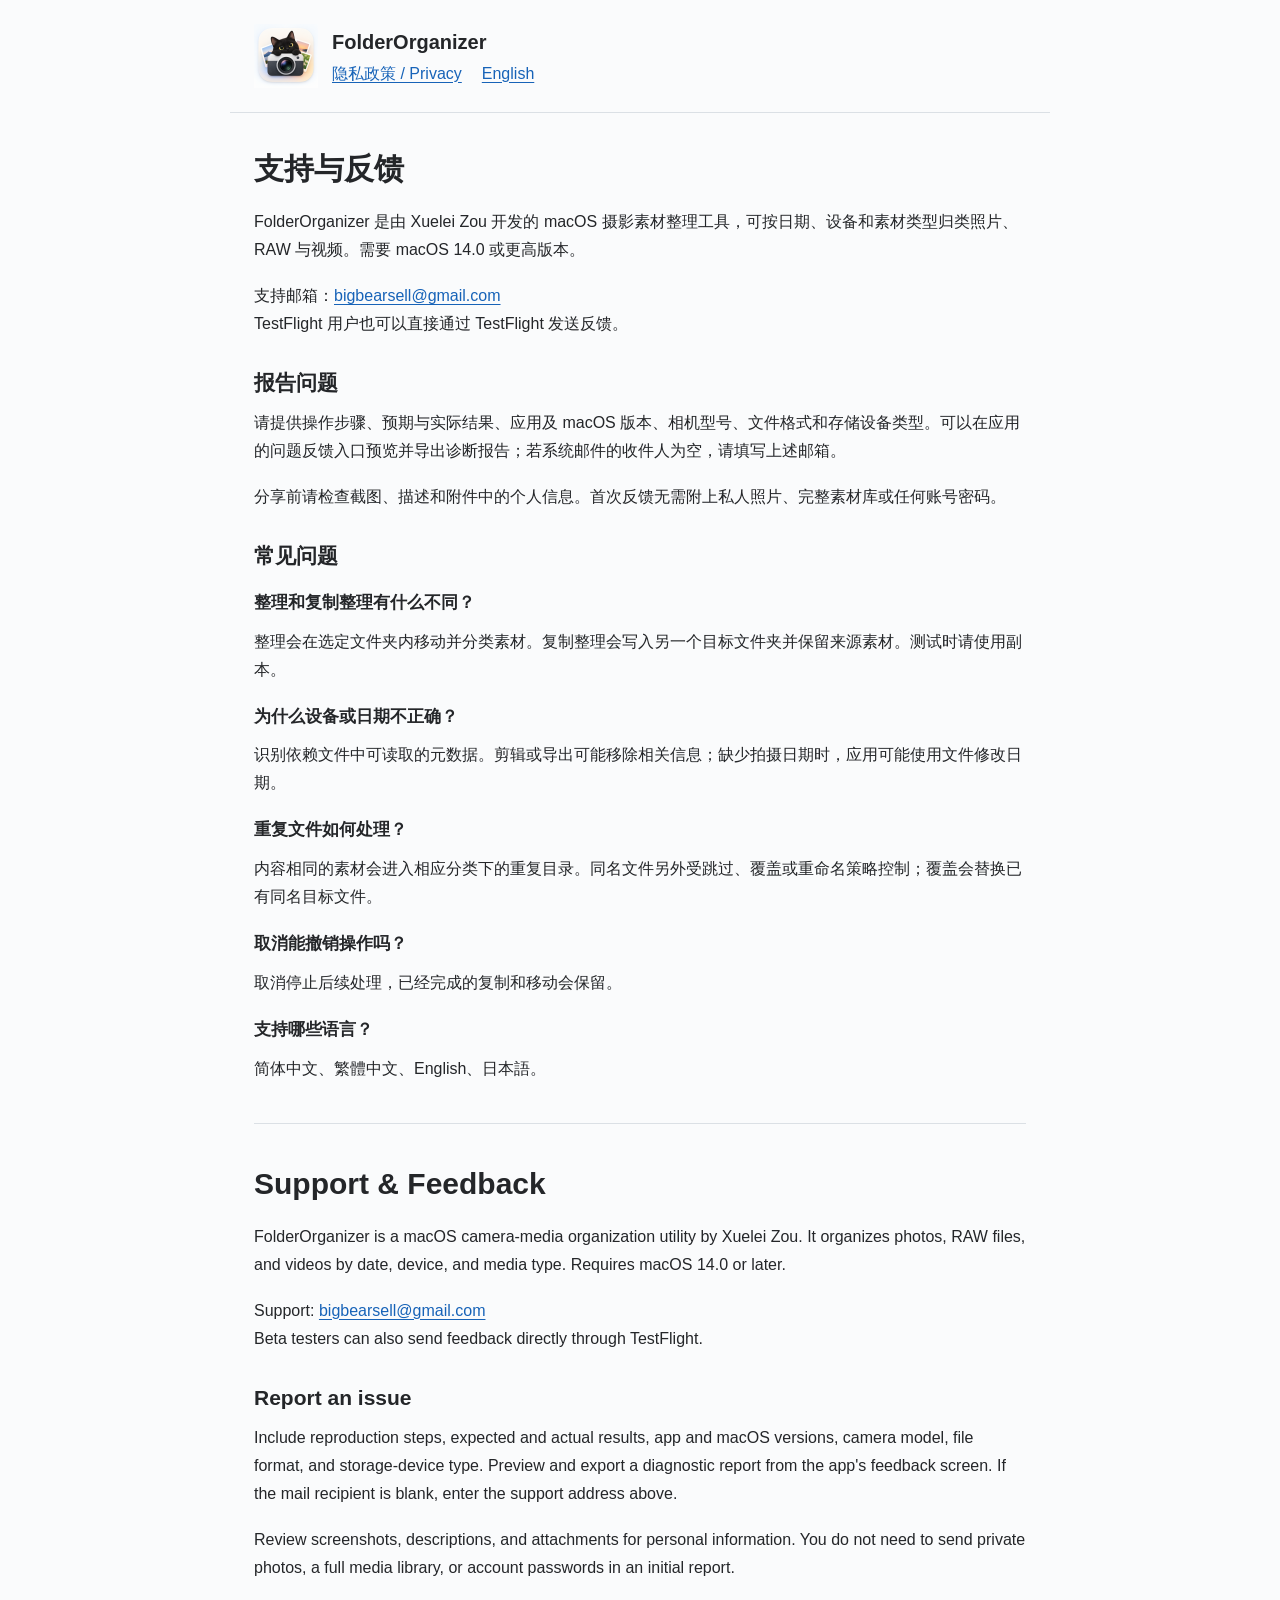
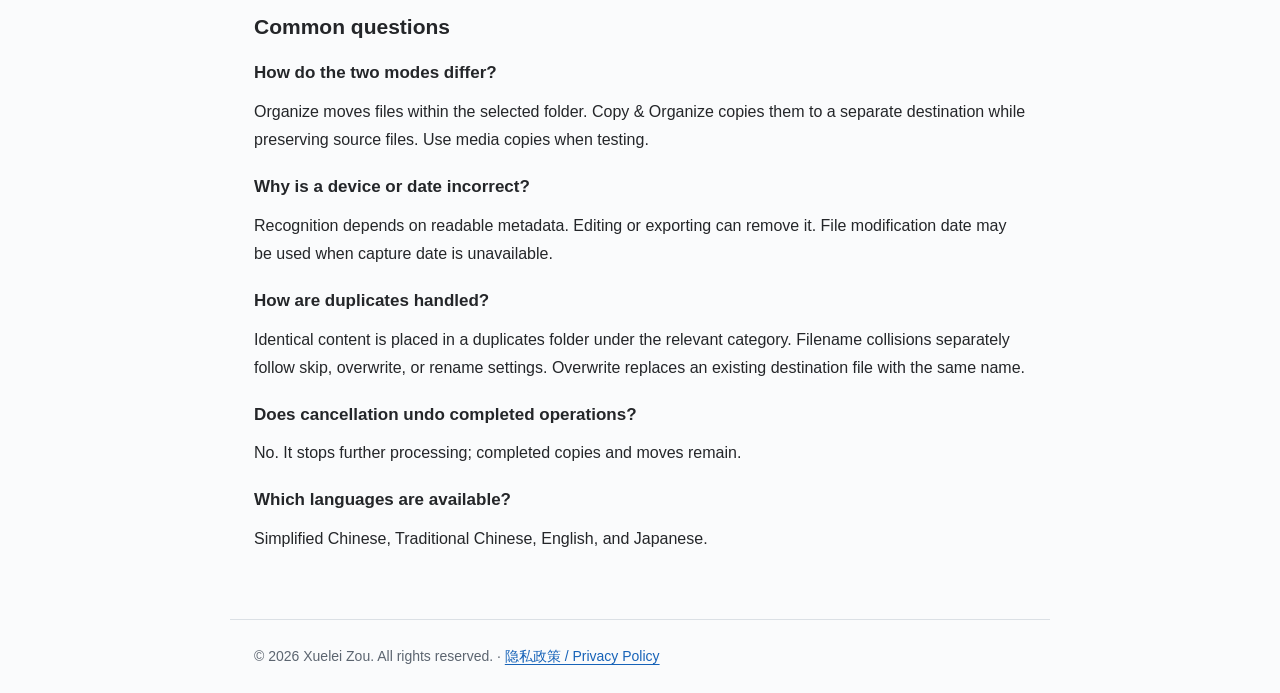
==== index.html @ 16b0ffa3 "Publish bilingual support and privacy policy" ====
<!doctype html>
<html lang="zh-Hans">
<head><meta charset="utf-8"><meta name="viewport" content="width=device-width, initial-scale=1"><title>FolderOrganizer · 支持 / Support</title><meta name="description" content="FolderOrganizer macOS 摄影素材整理工具的支持与隐私信息。Support and privacy information for FolderOrganizer."><link rel="stylesheet" href="style.css"><link rel="icon" href="icon.png"></head>
<body>
<header><img src="icon.png" alt="" width="64" height="64"><div><strong>FolderOrganizer</strong><nav aria-label="页面导航"><a href="privacy.html">隐私政策 / Privacy</a><a href="#english">English</a></nav></div></header>
<main>
<section><h1>支持与反馈</h1>
<p>FolderOrganizer 是由 Xuelei Zou 开发的 macOS 摄影素材整理工具，可按日期、设备和素材类型归类照片、RAW 与视频。需要 macOS 14.0 或更高版本。</p>
<p>支持邮箱：<a href="mailto:bigbearsell@gmail.com">bigbearsell@gmail.com</a><br>TestFlight 用户也可以直接通过 TestFlight 发送反馈。</p>
<h2>报告问题</h2><p>请提供操作步骤、预期与实际结果、应用及 macOS 版本、相机型号、文件格式和存储设备类型。可以在应用的问题反馈入口预览并导出诊断报告；若系统邮件的收件人为空，请填写上述邮箱。</p>
<p>分享前请检查截图、描述和附件中的个人信息。首次反馈无需附上私人照片、完整素材库或任何账号密码。</p>
<h2>常见问题</h2>
<h3>整理和复制整理有什么不同？</h3><p>整理会在选定文件夹内移动并分类素材。复制整理会写入另一个目标文件夹并保留来源素材。测试时请使用副本。</p>
<h3>为什么设备或日期不正确？</h3><p>识别依赖文件中可读取的元数据。剪辑或导出可能移除相关信息；缺少拍摄日期时，应用可能使用文件修改日期。</p>
<h3>重复文件如何处理？</h3><p>内容相同的素材会进入相应分类下的重复目录。同名文件另外受跳过、覆盖或重命名策略控制；覆盖会替换已有同名目标文件。</p>
<h3>取消能撤销操作吗？</h3><p>取消停止后续处理，已经完成的复制和移动会保留。</p>
<h3>支持哪些语言？</h3><p>简体中文、繁體中文、English、日本語。</p></section>
<section id="english" lang="en"><h1>Support &amp; Feedback</h1>
<p>FolderOrganizer is a macOS camera-media organization utility by Xuelei Zou. It organizes photos, RAW files, and videos by date, device, and media type. Requires macOS 14.0 or later.</p>
<p>Support: <a href="mailto:bigbearsell@gmail.com">bigbearsell@gmail.com</a><br>Beta testers can also send feedback directly through TestFlight.</p>
<h2>Report an issue</h2><p>Include reproduction steps, expected and actual results, app and macOS versions, camera model, file format, and storage-device type. Preview and export a diagnostic report from the app's feedback screen. If the mail recipient is blank, enter the support address above.</p>
<p>Review screenshots, descriptions, and attachments for personal information. You do not need to send private photos, a full media library, or account passwords in an initial report.</p>
<h2>Common questions</h2>
<h3>How do the two modes differ?</h3><p>Organize moves files within the selected folder. Copy &amp; Organize copies them to a separate destination while preserving source files. Use media copies when testing.</p>
<h3>Why is a device or date incorrect?</h3><p>Recognition depends on readable metadata. Editing or exporting can remove it. File modification date may be used when capture date is unavailable.</p>
<h3>How are duplicates handled?</h3><p>Identical content is placed in a duplicates folder under the relevant category. Filename collisions separately follow skip, overwrite, or rename settings. Overwrite replaces an existing destination file with the same name.</p>
<h3>Does cancellation undo completed operations?</h3><p>No. It stops further processing; completed copies and moves remain.</p>
<h3>Which languages are available?</h3><p>Simplified Chinese, Traditional Chinese, English, and Japanese.</p></section>
</main><footer>© 2026 Xuelei Zou. All rights reserved. · <a href="privacy.html">隐私政策 / Privacy Policy</a></footer></body></html>
---- style.css ----
:root { color-scheme: light dark; font-family: -apple-system, BlinkMacSystemFont, "Segoe UI", sans-serif; color: #242629; background: #fafbfc; line-height: 1.75; }
* { box-sizing: border-box; }
body { margin: 0; }
a { color: #1763b8; text-underline-offset: 3px; overflow-wrap: anywhere; }
a:hover { color: #10497f; }
header, main, footer { width: min(820px, 100%); margin: 0 auto; padding: 24px; }
header { display: flex; align-items: center; gap: 14px; border-bottom: 1px solid #dbe0e5; }
header img { width: 64px; height: 64px; flex: none; }
header strong { font-size: 20px; }
nav { display: flex; gap: 20px; flex-wrap: wrap; }
h1 { font-size: 30px; line-height: 1.3; margin: 12px 0 20px; }
h2 { font-size: 21px; line-height: 1.4; margin: 30px 0 12px; }
h3 { font-size: 17px; margin-bottom: 6px; }
p { margin: 10px 0 18px; }
.meta, footer { font-size: 14px; color: #5c6570; }
section + section { border-top: 1px solid #dbe0e5; margin-top: 40px; padding-top: 28px; }
footer { border-top: 1px solid #dbe0e5; margin-top: 24px; }
@media (max-width: 480px) { header, main, footer { padding: 20px; } h1 { font-size: 26px; } header strong { font-size: 18px; } }
@media (prefers-color-scheme: dark) { :root { color: #eceeef; background: #171819; } a { color: #8dc5ff; } a:hover { color: #bcddff; } .meta, footer { color: #b5bbc2; } header, footer, section + section { border-color: #383b40; } }
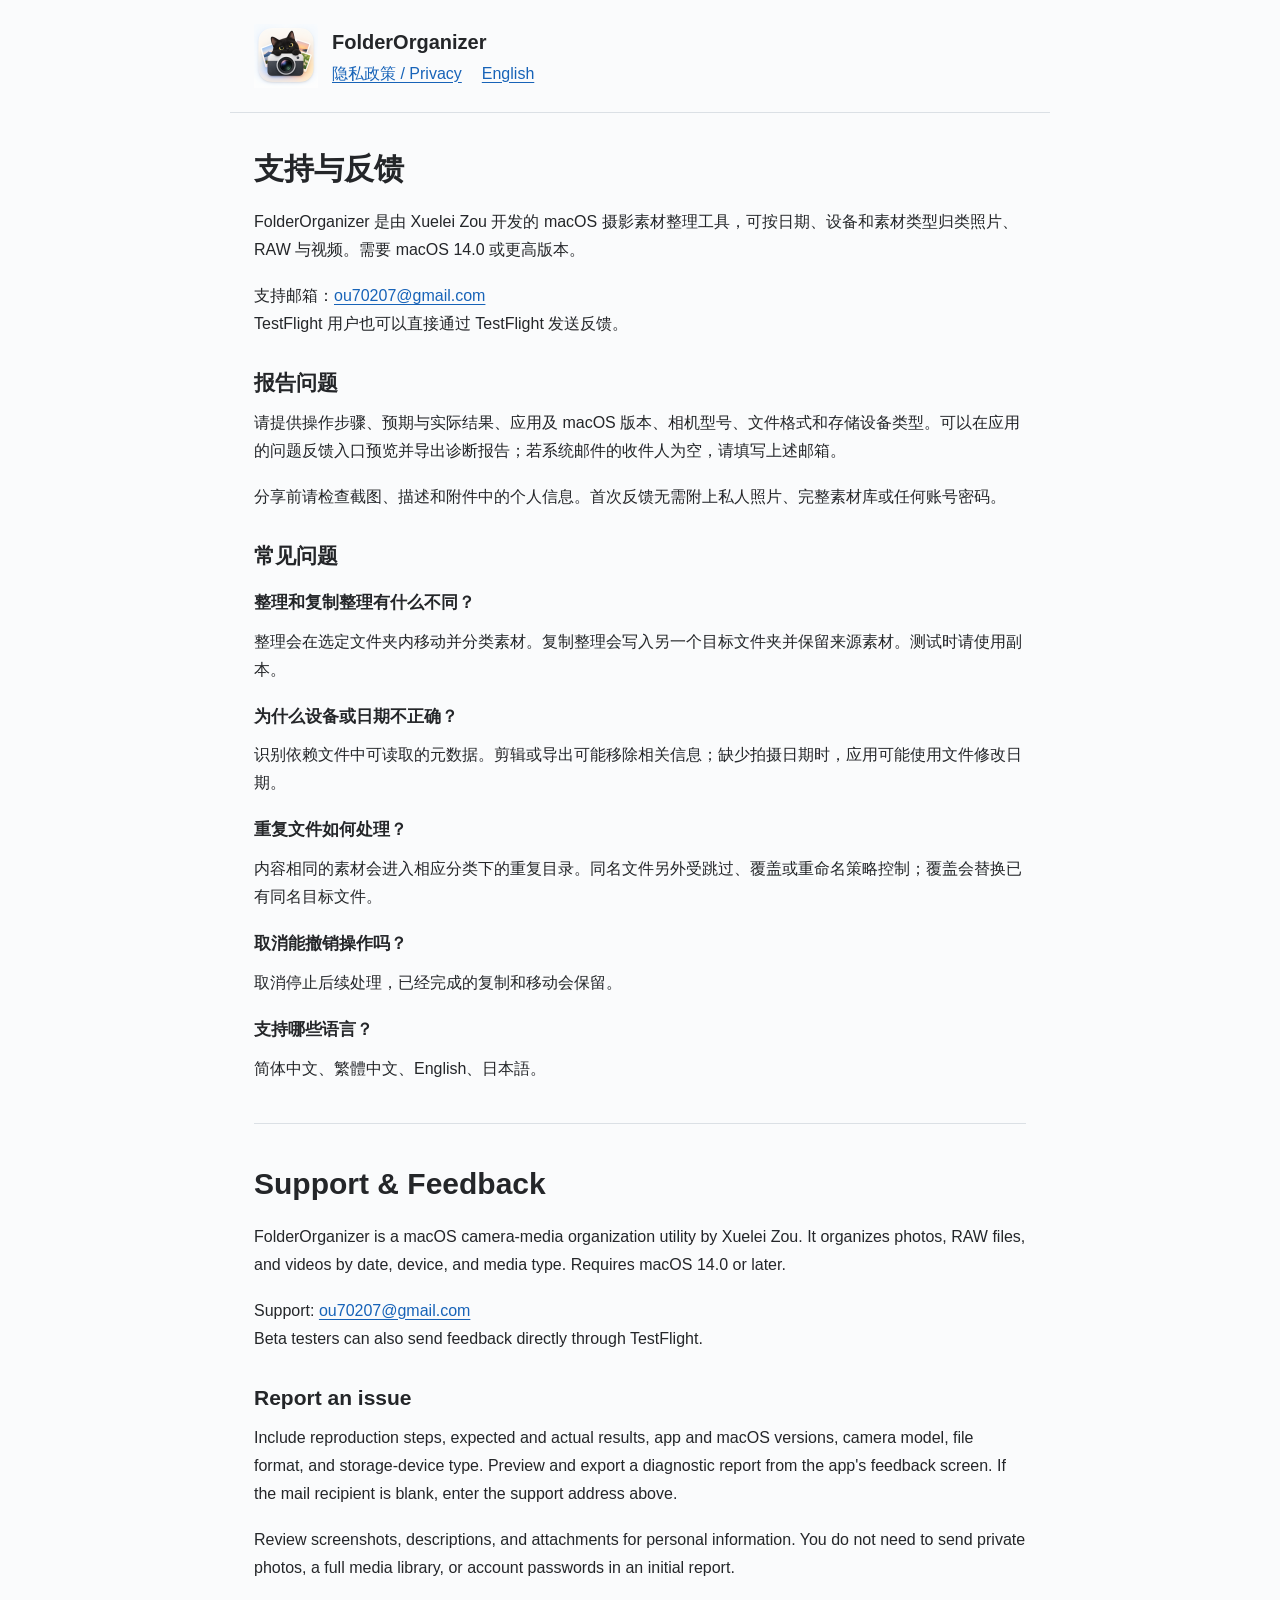
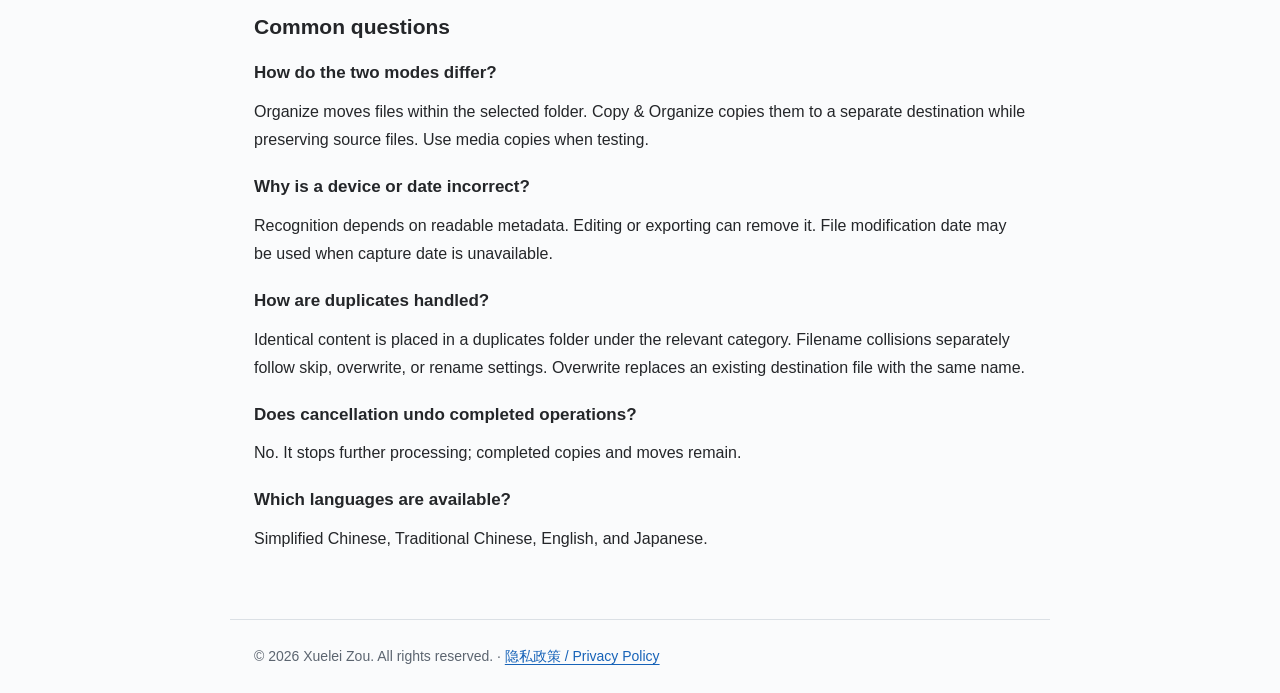
==== commit 00692fc4: "Use dedicated project support email" ====
--- a/index.html
+++ b/index.html
@@ -6,7 +6,7 @@
 <main>
 <section><h1>支持与反馈</h1>
 <p>FolderOrganizer 是由 Xuelei Zou 开发的 macOS 摄影素材整理工具，可按日期、设备和素材类型归类照片、RAW 与视频。需要 macOS 14.0 或更高版本。</p>
-<p>支持邮箱：<a href="mailto:bigbearsell@gmail.com">bigbearsell@gmail.com</a><br>TestFlight 用户也可以直接通过 TestFlight 发送反馈。</p>
+<p>支持邮箱：<a href="mailto:ou70207@gmail.com">ou70207@gmail.com</a><br>TestFlight 用户也可以直接通过 TestFlight 发送反馈。</p>
 <h2>报告问题</h2><p>请提供操作步骤、预期与实际结果、应用及 macOS 版本、相机型号、文件格式和存储设备类型。可以在应用的问题反馈入口预览并导出诊断报告；若系统邮件的收件人为空，请填写上述邮箱。</p>
 <p>分享前请检查截图、描述和附件中的个人信息。首次反馈无需附上私人照片、完整素材库或任何账号密码。</p>
 <h2>常见问题</h2>
@@ -17,7 +17,7 @@
 <h3>支持哪些语言？</h3><p>简体中文、繁體中文、English、日本語。</p></section>
 <section id="english" lang="en"><h1>Support &amp; Feedback</h1>
 <p>FolderOrganizer is a macOS camera-media organization utility by Xuelei Zou. It organizes photos, RAW files, and videos by date, device, and media type. Requires macOS 14.0 or later.</p>
-<p>Support: <a href="mailto:bigbearsell@gmail.com">bigbearsell@gmail.com</a><br>Beta testers can also send feedback directly through TestFlight.</p>
+<p>Support: <a href="mailto:ou70207@gmail.com">ou70207@gmail.com</a><br>Beta testers can also send feedback directly through TestFlight.</p>
 <h2>Report an issue</h2><p>Include reproduction steps, expected and actual results, app and macOS versions, camera model, file format, and storage-device type. Preview and export a diagnostic report from the app's feedback screen. If the mail recipient is blank, enter the support address above.</p>
 <p>Review screenshots, descriptions, and attachments for personal information. You do not need to send private photos, a full media library, or account passwords in an initial report.</p>
 <h2>Common questions</h2>
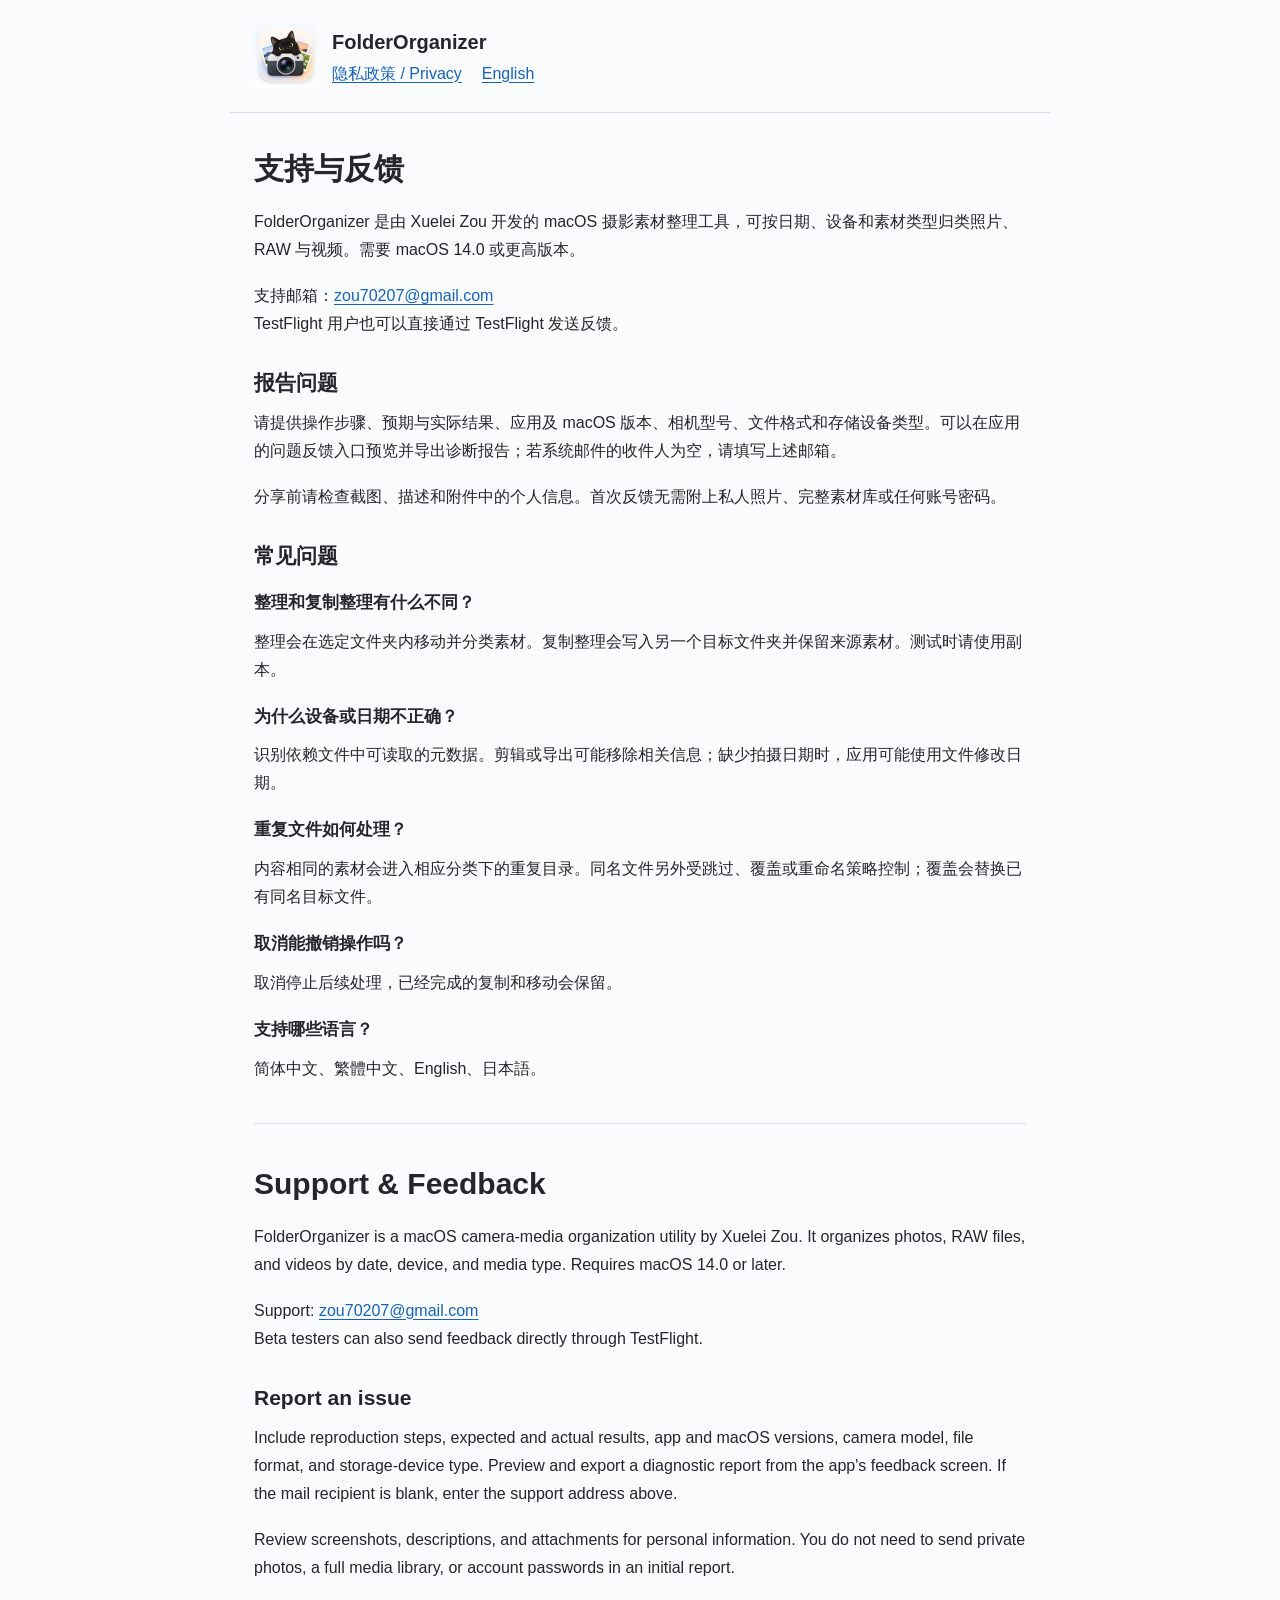
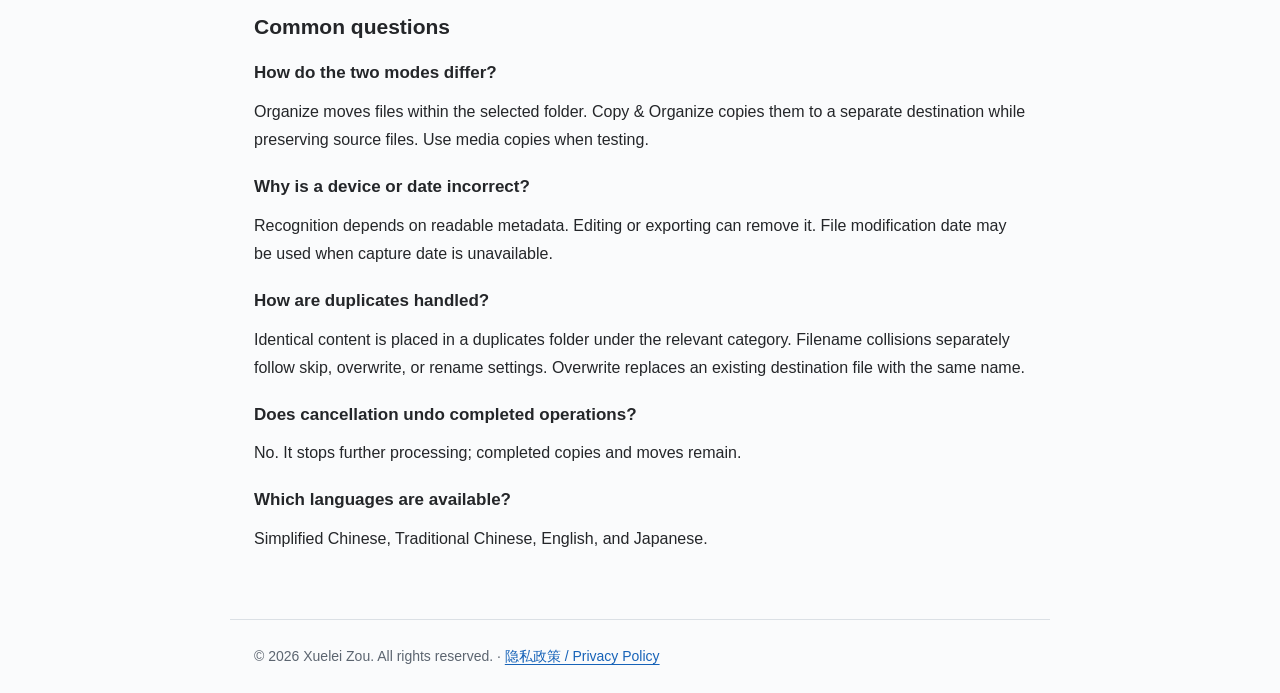
==== commit cc120c9b: "Correct support email to zou70207@gmail.com" ====
--- a/index.html
+++ b/index.html
@@ -6,7 +6,7 @@
 <main>
 <section><h1>支持与反馈</h1>
 <p>FolderOrganizer 是由 Xuelei Zou 开发的 macOS 摄影素材整理工具，可按日期、设备和素材类型归类照片、RAW 与视频。需要 macOS 14.0 或更高版本。</p>
-<p>支持邮箱：<a href="mailto:ou70207@gmail.com">ou70207@gmail.com</a><br>TestFlight 用户也可以直接通过 TestFlight 发送反馈。</p>
+<p>支持邮箱：<a href="mailto:zou70207@gmail.com">zou70207@gmail.com</a><br>TestFlight 用户也可以直接通过 TestFlight 发送反馈。</p>
 <h2>报告问题</h2><p>请提供操作步骤、预期与实际结果、应用及 macOS 版本、相机型号、文件格式和存储设备类型。可以在应用的问题反馈入口预览并导出诊断报告；若系统邮件的收件人为空，请填写上述邮箱。</p>
 <p>分享前请检查截图、描述和附件中的个人信息。首次反馈无需附上私人照片、完整素材库或任何账号密码。</p>
 <h2>常见问题</h2>
@@ -17,7 +17,7 @@
 <h3>支持哪些语言？</h3><p>简体中文、繁體中文、English、日本語。</p></section>
 <section id="english" lang="en"><h1>Support &amp; Feedback</h1>
 <p>FolderOrganizer is a macOS camera-media organization utility by Xuelei Zou. It organizes photos, RAW files, and videos by date, device, and media type. Requires macOS 14.0 or later.</p>
-<p>Support: <a href="mailto:ou70207@gmail.com">ou70207@gmail.com</a><br>Beta testers can also send feedback directly through TestFlight.</p>
+<p>Support: <a href="mailto:zou70207@gmail.com">zou70207@gmail.com</a><br>Beta testers can also send feedback directly through TestFlight.</p>
 <h2>Report an issue</h2><p>Include reproduction steps, expected and actual results, app and macOS versions, camera model, file format, and storage-device type. Preview and export a diagnostic report from the app's feedback screen. If the mail recipient is blank, enter the support address above.</p>
 <p>Review screenshots, descriptions, and attachments for personal information. You do not need to send private photos, a full media library, or account passwords in an initial report.</p>
 <h2>Common questions</h2>
